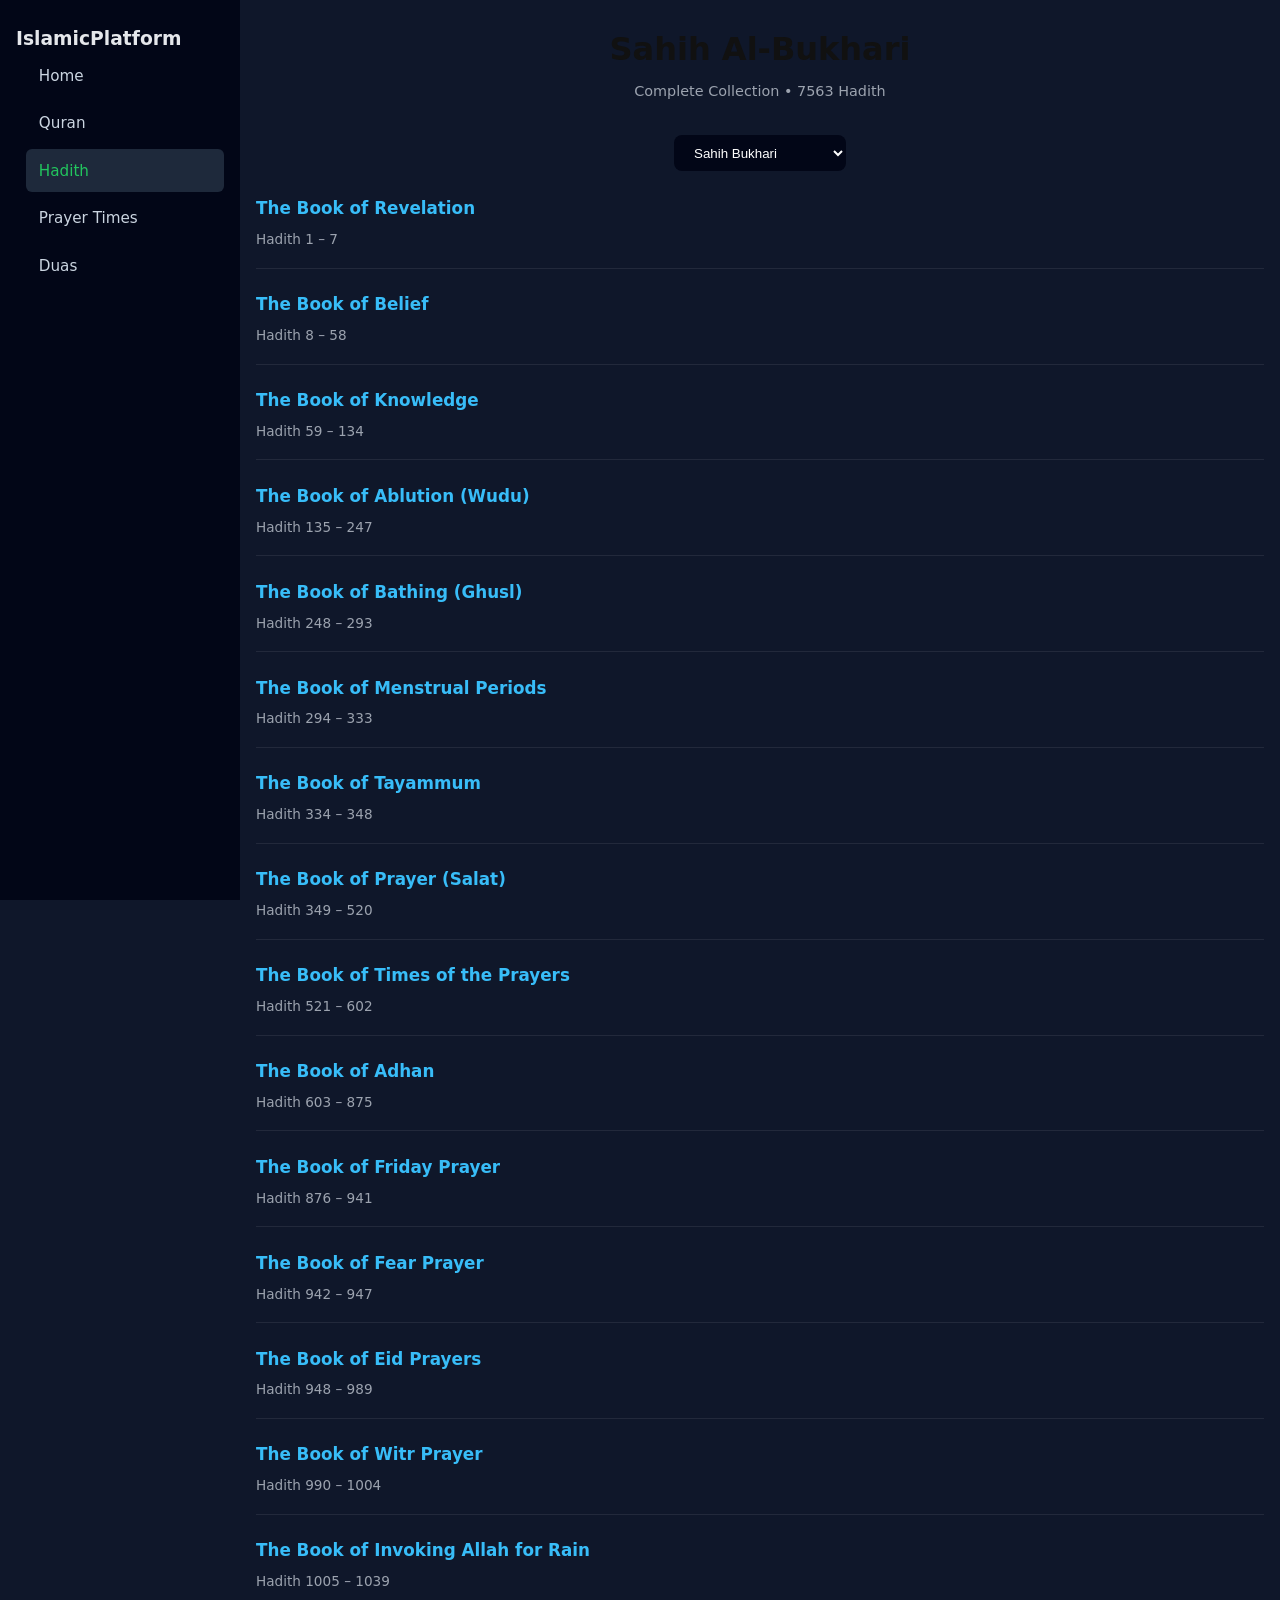
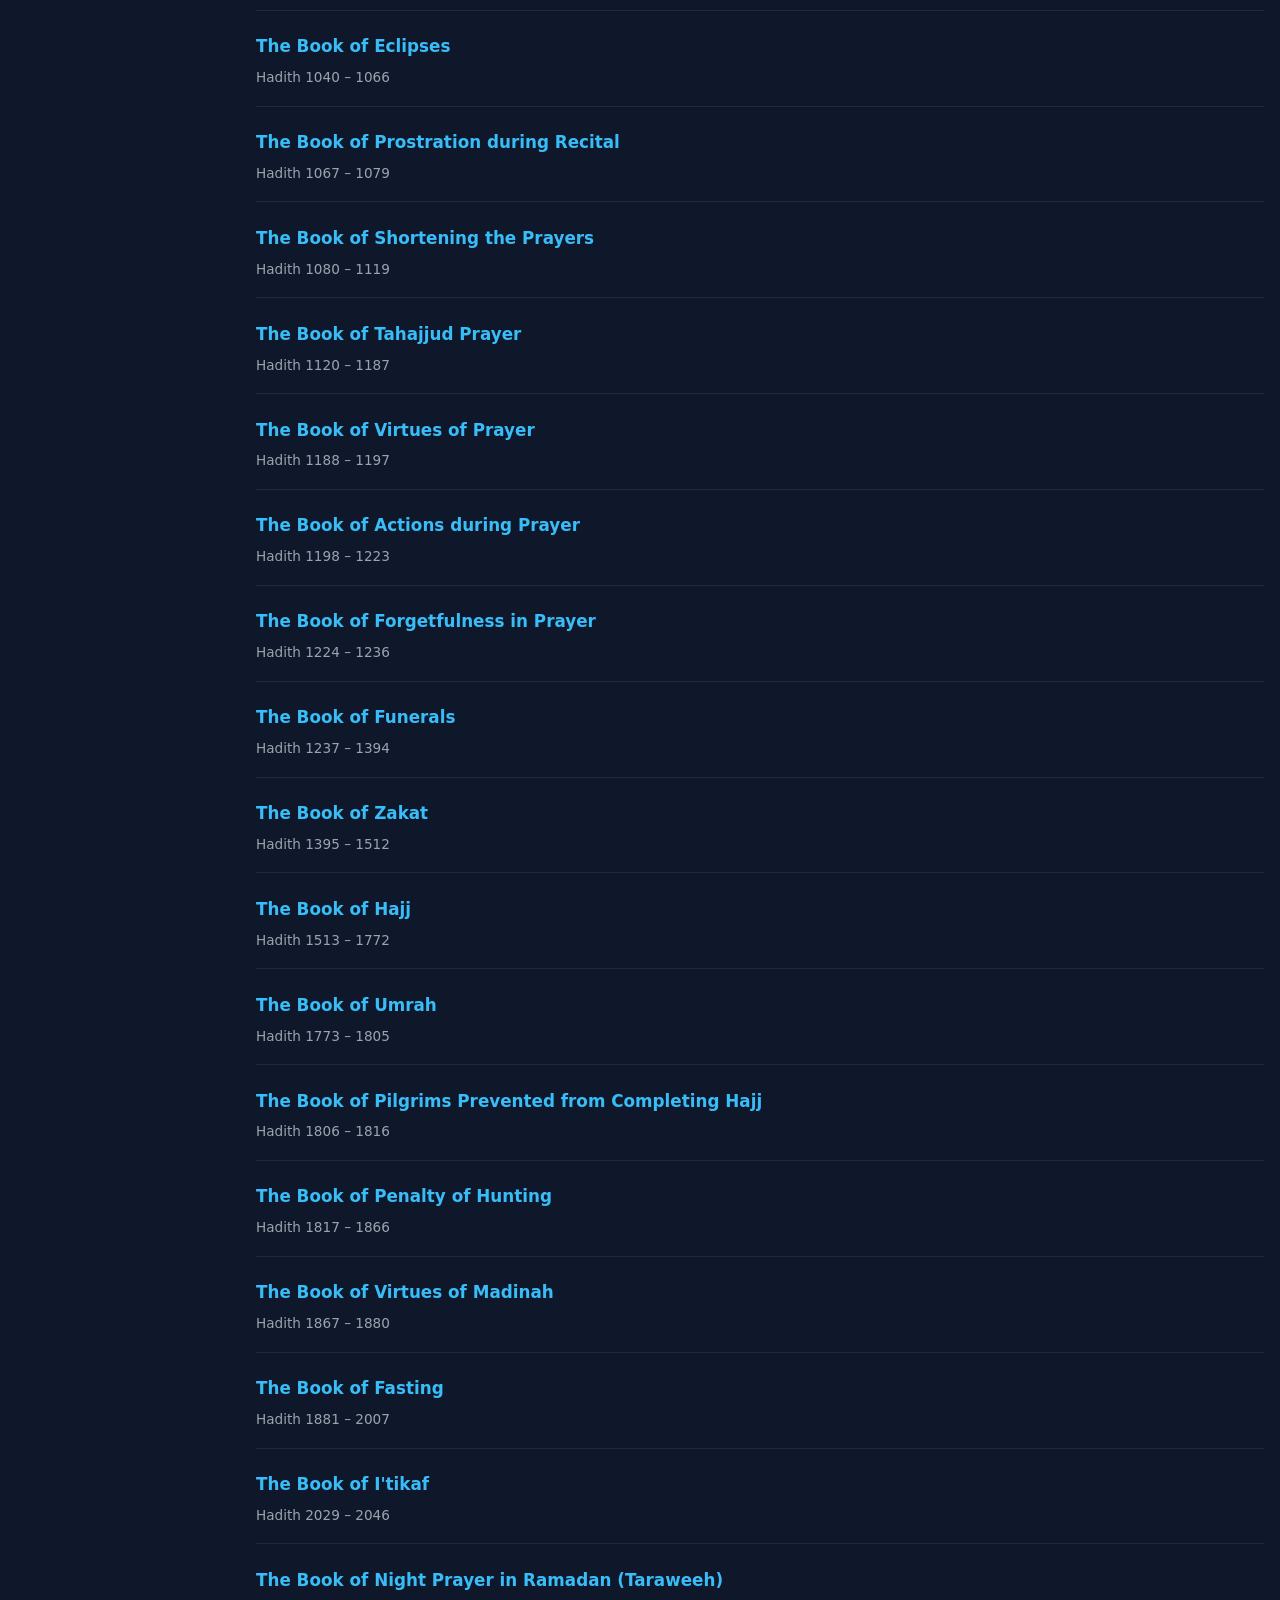
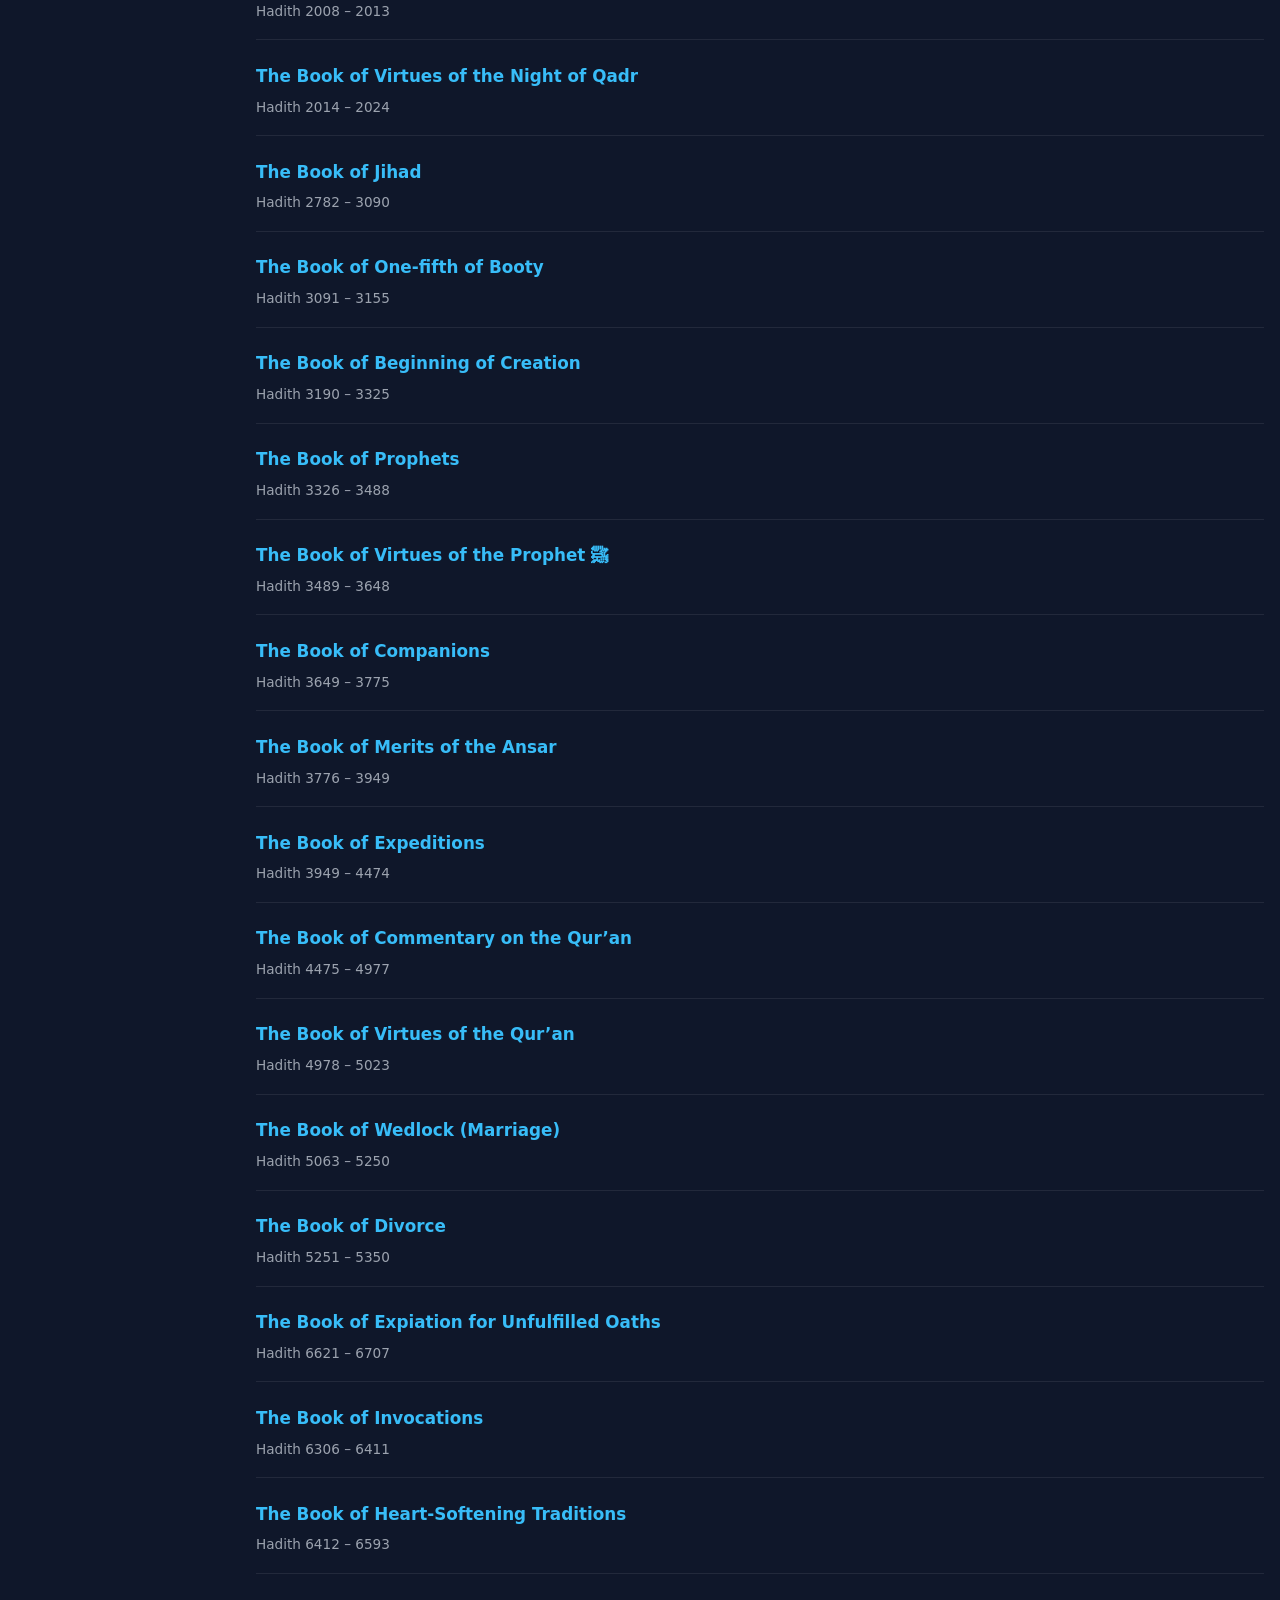
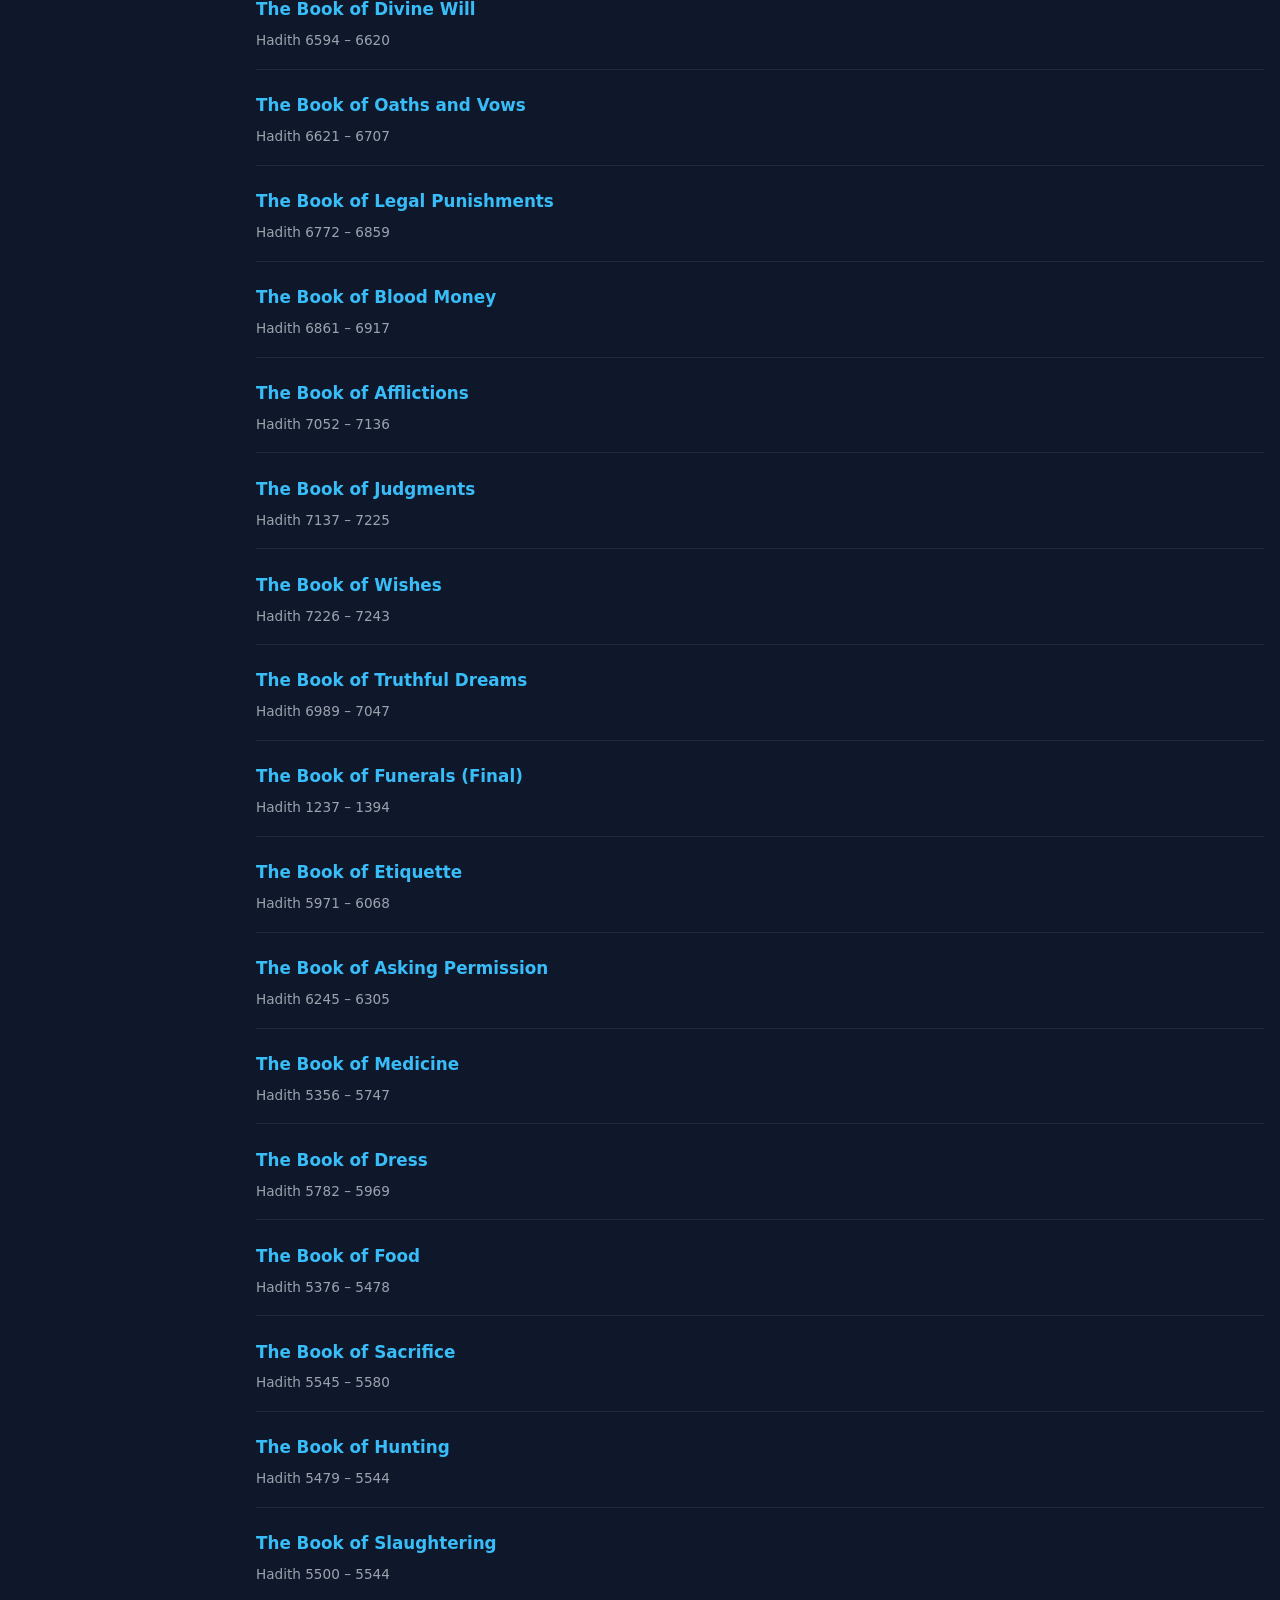
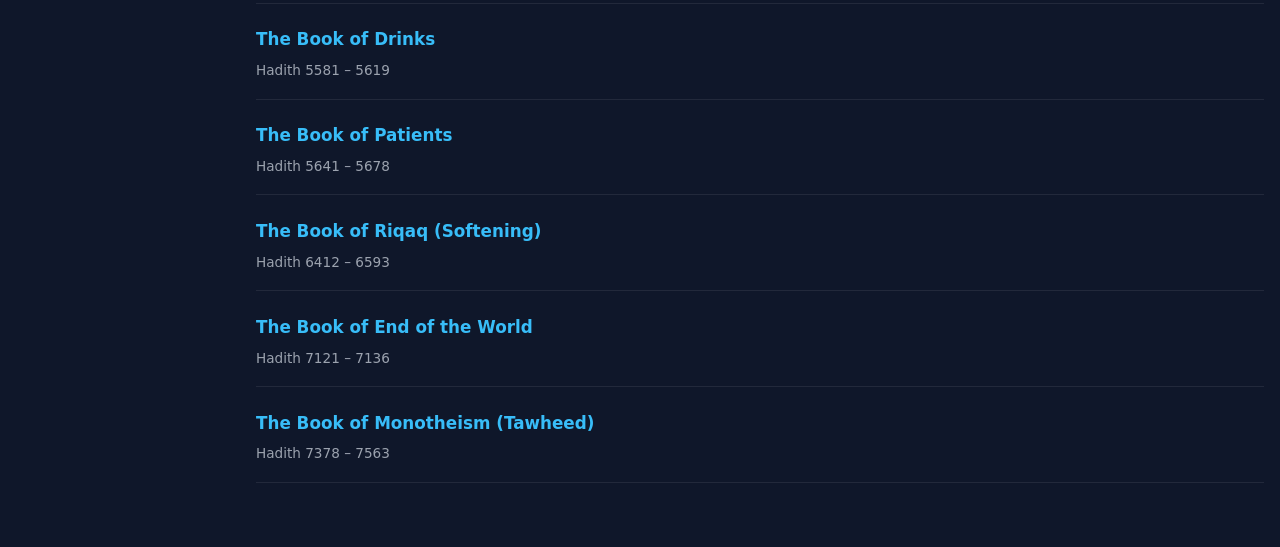
==== Hadith.html @ d33531da "Update code" ====
<!DOCTYPE html>
<html lang="en">
<head>
  <meta charset="UTF-8" />
  <meta name="viewport" content="width=device-width, initial-scale=1.0"/>
  <title>Hadith</title>
  <link rel="stylesheet" href="style.css" />
</head>
<body>

<div class="app-layout">

  <!-- SIDEBAR -->
  <aside class="sidebar" id="sidebar">
    <h3 class="sidebar-logo">IslamicPlatform</h3>
    <nav class="sidebar-nav">
      <a href="index.html">Home</a>
      <a href="quran.html">Quran</a>
      <a href="hadith.html" class="active">Hadith</a>
      <a href="#">Prayer Times</a>
      <a href="#">Duas</a>
    </nav>
  </aside>

  <!-- MOBILE HEADER -->
  <header class="mobile-header">
    <button class="menu-toggle" id="menuToggle">☰</button>
    <div class="mobile-title">Hadith</div>
  </header>

  <div class="overlay" id="overlay"></div>

  <!-- MAIN CONTENT -->
  <div class="main-content">

    <!-- PAGE HEADER -->
    <section class="page-header">
      <h1 id="bookTitle">Sahih Al-Bukhari</h1>
      <p class="hadith-meta">
        Complete Collection • 7563 Hadith
      </p>
    </section>

    <!-- BOOK SELECT -->
    <div class="hadith-filter">
      <select id="bookSelect">
        <option value="sahih-bukhari">Sahih Bukhari</option>
        <option value="sahih-muslim">Sahih Muslim</option>
        <option value="Sunan-Abu Dawood">Sunan-Abu Dawood</option>
        <option value="Sunan ibn E Majah">Sunan ibn E Majah</option>
        <option value="Jami Al Tirmizi">Jami Al Tirmizi</option>
      </select>
    </div>

   <!-- CHAPTER LIST (DEFAULT VIEW) -->
<section id="chapterView" class="chapter-list">

  <div class="chapter-item" data-chapter="1">
    <h3>The Book of Revelation</h3>
    <span>Hadith 1 – 7</span>
  </div>

  <div class="chapter-item" data-chapter="2">
    <h3>The Book of Belief</h3>
    <span>Hadith 8 – 58</span>
  </div>

  <div class="chapter-item" data-chapter="3">
    <h3>The Book of Knowledge</h3>
    <span>Hadith 59 – 134</span>
  </div>

  <div class="chapter-item" data-chapter="4">
    <h3>The Book of Ablution (Wudu)</h3>
    <span>Hadith 135 – 247</span>
  </div>

  <div class="chapter-item" data-chapter="5">
    <h3>The Book of Bathing (Ghusl)</h3>
    <span>Hadith 248 – 293</span>
  </div>

  <div class="chapter-item" data-chapter="6">
    <h3>The Book of Menstrual Periods</h3>
    <span>Hadith 294 – 333</span>
  </div>

  <div class="chapter-item" data-chapter="7">
    <h3>The Book of Tayammum</h3>
    <span>Hadith 334 – 348</span>
  </div>

  <div class="chapter-item" data-chapter="8">
    <h3>The Book of Prayer (Salat)</h3>
    <span>Hadith 349 – 520</span>
  </div>

  <div class="chapter-item" data-chapter="9">
    <h3>The Book of Times of the Prayers</h3>
    <span>Hadith 521 – 602</span>
  </div>

  <div class="chapter-item" data-chapter="10">
    <h3>The Book of Adhan</h3>
    <span>Hadith 603 – 875</span>
  </div>

  <div class="chapter-item" data-chapter="11">
    <h3>The Book of Friday Prayer</h3>
    <span>Hadith 876 – 941</span>
  </div>

  <div class="chapter-item" data-chapter="12">
    <h3>The Book of Fear Prayer</h3>
    <span>Hadith 942 – 947</span>
  </div>

  <div class="chapter-item" data-chapter="13">
    <h3>The Book of Eid Prayers</h3>
    <span>Hadith 948 – 989</span>
  </div>

  <div class="chapter-item" data-chapter="14">
    <h3>The Book of Witr Prayer</h3>
    <span>Hadith 990 – 1004</span>
  </div>

  <div class="chapter-item" data-chapter="15">
    <h3>The Book of Invoking Allah for Rain</h3>
    <span>Hadith 1005 – 1039</span>
  </div>

  <div class="chapter-item" data-chapter="16">
    <h3>The Book of Eclipses</h3>
    <span>Hadith 1040 – 1066</span>
  </div>

  <div class="chapter-item" data-chapter="17">
    <h3>The Book of Prostration during Recital</h3>
    <span>Hadith 1067 – 1079</span>
  </div>

  <div class="chapter-item" data-chapter="18">
    <h3>The Book of Shortening the Prayers</h3>
    <span>Hadith 1080 – 1119</span>
  </div>

  <div class="chapter-item" data-chapter="19">
    <h3>The Book of Tahajjud Prayer</h3>
    <span>Hadith 1120 – 1187</span>
  </div>

  <div class="chapter-item" data-chapter="20">
    <h3>The Book of Virtues of Prayer</h3>
    <span>Hadith 1188 – 1197</span>
  </div>

  <div class="chapter-item" data-chapter="21">
    <h3>The Book of Actions during Prayer</h3>
    <span>Hadith 1198 – 1223</span>
  </div>

  <div class="chapter-item" data-chapter="22">
    <h3>The Book of Forgetfulness in Prayer</h3>
    <span>Hadith 1224 – 1236</span>
  </div>

  <div class="chapter-item" data-chapter="23">
    <h3>The Book of Funerals</h3>
    <span>Hadith 1237 – 1394</span>
  </div>

  <div class="chapter-item" data-chapter="24">
    <h3>The Book of Zakat</h3>
    <span>Hadith 1395 – 1512</span>
  </div>

  <div class="chapter-item" data-chapter="25">
    <h3>The Book of Hajj</h3>
    <span>Hadith 1513 – 1772</span>
  </div>

  <div class="chapter-item" data-chapter="26">
    <h3>The Book of Umrah</h3>
    <span>Hadith 1773 – 1805</span>
  </div>

  <div class="chapter-item" data-chapter="27">
    <h3>The Book of Pilgrims Prevented from Completing Hajj</h3>
    <span>Hadith 1806 – 1816</span>
  </div>

  <div class="chapter-item" data-chapter="28">
    <h3>The Book of Penalty of Hunting</h3>
    <span>Hadith 1817 – 1866</span>
  </div>

  <div class="chapter-item" data-chapter="29">
    <h3>The Book of Virtues of Madinah</h3>
    <span>Hadith 1867 – 1880</span>
  </div>

  <div class="chapter-item" data-chapter="30">
    <h3>The Book of Fasting</h3>
    <span>Hadith 1881 – 2007</span>
  </div>

<div class="chapter-item" data-chapter="31">
  <h3>The Book of I'tikaf</h3>
  <span>Hadith 2029 – 2046</span>
</div>

<div class="chapter-item" data-chapter="32">
  <h3>The Book of Night Prayer in Ramadan (Taraweeh)</h3>
  <span>Hadith 2008 – 2013</span>
</div>

<div class="chapter-item" data-chapter="33">
  <h3>The Book of Virtues of the Night of Qadr</h3>
  <span>Hadith 2014 – 2024</span>
</div>

<div class="chapter-item" data-chapter="34">
  <h3>The Book of Jihad</h3>
  <span>Hadith 2782 – 3090</span>
</div>

<div class="chapter-item" data-chapter="35">
  <h3>The Book of One-fifth of Booty</h3>
  <span>Hadith 3091 – 3155</span>
</div>

<div class="chapter-item" data-chapter="36">
  <h3>The Book of Beginning of Creation</h3>
  <span>Hadith 3190 – 3325</span>
</div>

<div class="chapter-item" data-chapter="37">
  <h3>The Book of Prophets</h3>
  <span>Hadith 3326 – 3488</span>
</div>

<div class="chapter-item" data-chapter="38">
  <h3>The Book of Virtues of the Prophet ﷺ</h3>
  <span>Hadith 3489 – 3648</span>
</div>

<div class="chapter-item" data-chapter="39">
  <h3>The Book of Companions</h3>
  <span>Hadith 3649 – 3775</span>
</div>

<div class="chapter-item" data-chapter="40">
  <h3>The Book of Merits of the Ansar</h3>
  <span>Hadith 3776 – 3949</span>
</div>

<div class="chapter-item" data-chapter="41">
  <h3>The Book of Expeditions</h3>
  <span>Hadith 3949 – 4474</span>
</div>

<div class="chapter-item" data-chapter="42">
  <h3>The Book of Commentary on the Qur’an</h3>
  <span>Hadith 4475 – 4977</span>
</div>

<div class="chapter-item" data-chapter="43">
  <h3>The Book of Virtues of the Qur’an</h3>
  <span>Hadith 4978 – 5023</span>
</div>

<div class="chapter-item" data-chapter="44">
  <h3>The Book of Wedlock (Marriage)</h3>
  <span>Hadith 5063 – 5250</span>
</div>

<div class="chapter-item" data-chapter="45">
  <h3>The Book of Divorce</h3>
  <span>Hadith 5251 – 5350</span>
</div>

<div class="chapter-item" data-chapter="46">
  <h3>The Book of Expiation for Unfulfilled Oaths</h3>
  <span>Hadith 6621 – 6707</span>
</div>

<div class="chapter-item" data-chapter="47">
  <h3>The Book of Invocations</h3>
  <span>Hadith 6306 – 6411</span>
</div>

<div class="chapter-item" data-chapter="48">
  <h3>The Book of Heart-Softening Traditions</h3>
  <span>Hadith 6412 – 6593</span>
</div>

<div class="chapter-item" data-chapter="49">
  <h3>The Book of Divine Will</h3>
  <span>Hadith 6594 – 6620</span>
</div>

<div class="chapter-item" data-chapter="50">
  <h3>The Book of Oaths and Vows</h3>
  <span>Hadith 6621 – 6707</span>
</div>

<div class="chapter-item" data-chapter="51">
  <h3>The Book of Legal Punishments</h3>
  <span>Hadith 6772 – 6859</span>
</div>

<div class="chapter-item" data-chapter="52">
  <h3>The Book of Blood Money</h3>
  <span>Hadith 6861 – 6917</span>
</div>

<div class="chapter-item" data-chapter="53">
  <h3>The Book of Afflictions</h3>
  <span>Hadith 7052 – 7136</span>
</div>

<div class="chapter-item" data-chapter="54">
  <h3>The Book of Judgments</h3>
  <span>Hadith 7137 – 7225</span>
</div>

<div class="chapter-item" data-chapter="55">
  <h3>The Book of Wishes</h3>
  <span>Hadith 7226 – 7243</span>
</div>

<div class="chapter-item" data-chapter="56">
  <h3>The Book of Truthful Dreams</h3>
  <span>Hadith 6989 – 7047</span>
</div>

<div class="chapter-item" data-chapter="57">
  <h3>The Book of Funerals (Final)</h3>
  <span>Hadith 1237 – 1394</span>
</div>

<div class="chapter-item" data-chapter="58">
  <h3>The Book of Etiquette</h3>
  <span>Hadith 5971 – 6068</span>
</div>

<div class="chapter-item" data-chapter="59">
  <h3>The Book of Asking Permission</h3>
  <span>Hadith 6245 – 6305</span>
</div>

<div class="chapter-item" data-chapter="60">
  <h3>The Book of Medicine</h3>
  <span>Hadith 5356 – 5747</span>
</div>

<div class="chapter-item" data-chapter="61">
  <h3>The Book of Dress</h3>
  <span>Hadith 5782 – 5969</span>
</div>

<div class="chapter-item" data-chapter="62">
  <h3>The Book of Food</h3>
  <span>Hadith 5376 – 5478</span>
</div>

<div class="chapter-item" data-chapter="63">
  <h3>The Book of Sacrifice</h3>
  <span>Hadith 5545 – 5580</span>
</div>

<div class="chapter-item" data-chapter="64">
  <h3>The Book of Hunting</h3>
  <span>Hadith 5479 – 5544</span>
</div>

<div class="chapter-item" data-chapter="65">
  <h3>The Book of Slaughtering</h3>
  <span>Hadith 5500 – 5544</span>
</div>

<div class="chapter-item" data-chapter="66">
  <h3>The Book of Drinks</h3>
  <span>Hadith 5581 – 5619</span>
</div>

<div class="chapter-item" data-chapter="67">
  <h3>The Book of Patients</h3>
  <span>Hadith 5641 – 5678</span>
</div>

<div class="chapter-item" data-chapter="68">
  <h3>The Book of Riqaq (Softening)</h3>
  <span>Hadith 6412 – 6593</span>
</div>

<div class="chapter-item" data-chapter="69">
  <h3>The Book of End of the World</h3>
  <span>Hadith 7121 – 7136</span>
</div>

<div class="chapter-item" data-chapter="70">
  <h3>The Book of Monotheism (Tawheed)</h3>
  <span>Hadith 7378 – 7563</span>
</div>


</section>



    <!-- HADITH VIEW (HIDDEN INITIALLY) -->
    <section id="hadithView" style="display:none">
      <button id="backToChapters" class="back-btn">
        ← Back to Chapters
      </button>

      <div id="hadithList"></div>
    </section>

  </div>
</div>

<script src="layout.js"></script>
<script src="Hadith.js"></script>
</body>
</html>
---- style.css ----
/* =========================
   RESET & BASE
========================= */
* {
  box-sizing: border-box;
  margin: 0;
  padding: 0;
}

:root {
  --bg: #f6f6f4;
  --white: #ffffff;
  --dark: #0e1b2a;
  --text: #111111;
  --muted: #666666;
  --accent: #0a8f4e;
  --border: #e5e5e5;
}

body {
  font-family: system-ui, -apple-system, BlinkMacSystemFont, sans-serif;
  background: var(--bg);
  color: var(--text);
  line-height: 1.6;
}

a {
  text-decoration: none;
  color: inherit;
}

/* =========================
   LAYOUT HELPERS
========================= */
.container {
  max-width: 1200px;
  margin: auto;
  padding: 0 1rem;
}

/* =========================
   TOP PRAYER BAR
========================= */
.top-bar {
  background: var(--dark);
  color: #fff;
  font-size: 0.85rem;
}

.top-bar .container {
  display: flex;
  justify-content: space-between;
  align-items: center;
  padding: 0.6rem 0;
}

.top-bar .link {
  color: #cde8da;
}

/* =========================
   NAVBAR
========================= */
.navbar {
  background: var(--white);
  border-bottom: 1px solid var(--border);
}

.nav-flex {
  display: flex;
  justify-content: space-between;
  align-items: center;
  padding: 1rem 0;
}

.logo {
  font-weight: 700;
  font-size: 1.1rem;
  margin: 10px;
}

nav a {
  margin-left: 10px;
  padding: 7px;
  font-size: 0.9rem;
  color: var(--text);
}

/* =========================
   HERO
========================= */
.hero {
  background: #ecebe5;
  background-image: url("riyah.jpg");
  background-repeat: no-repeat;
  background-size: cover;
  padding: 2rem 0;
}

.hero-grid {
  display: grid;
  grid-template-columns: 1.2fr 1fr;
  gap: 2rem;
  align-items: center;
}

.hero-text h1 {
  font-size: 2.2rem;
  color: var(--border);
  margin-bottom: 1rem;
}

.hero-text p {
  font-size: 1.1rem;
  margin-bottom: 2rem;
  color: var(--bg);
}

.btn-primary {
  background: var(--accent);
  color: #fff;
  padding: 0.75rem 1.5rem;
  border-radius: 6px;
  font-size: 0.9rem;
  display: inline-block;
}



/* =========================
   ACADEMY SECTION
========================= */
.academy {
  background: var(--dark);
  color: #fff;
  padding: 2.5rem 0;
}

.academy-grid {
  display: grid;
  grid-template-columns: 1fr 1fr;
  gap: 3rem;
  align-items: center;
}

.academy h2 {
  font-size: 2rem;
  margin-bottom: 1rem;
}

.academy p {
  color: #d0d0d0;
  margin-bottom: 1rem;
}

.academy .link {
  color: #a8e5c5;
}

/* =========================
   AUDIO PLAYER
========================= */
.audio-player {
  background: #ffffff;
  color: #111;
  border-radius: 50px;
  padding: 0.7rem 1rem;
  display: flex;
  align-items: center;
  gap: 1rem;
  max-width: 520px;
}

.audio-player button {
  width: 42px;
  height: 42px;
  border-radius: 50%;
  border: none;
  background: var(--accent);
  color: #fff;
  cursor: pointer;
  font-size: 1rem;
}

.audio-info {
  flex: 1;
}

.audio-info span {
  display: block;
  font-size: 0.85rem;
  margin-bottom: 0.3rem;
}

.progress-bar {
  background: #ddd;
  height: 4px;
  border-radius: 10px;
  overflow: hidden;
}

.progress {
  height: 100%;
  width: 0%;
  background: var(--accent);
}

#time {
  font-size: 0.75rem;
  color: #444;
}

/* =========================
   FEATURES
========================= */
.features {
  padding: 4.5rem 0;
}

.feature-grid {
  display: grid;
  grid-template-columns: 1fr 1fr;
  gap: 2rem;
}

.feature {
  padding: 3rem;
  border-radius: 12px;
}

.feature.light {
  background: var(--white);
}

.feature.dark {
  background: var(--dark);
  color: #fff;
}

/* =========================
   INFO SECTION
========================= */
.info-section {
  padding: 4.5rem 0;
}

.info-grid {
  display: grid;
  grid-template-columns: 1fr 1fr;
  gap: 2rem;
}

.info-box {
  background: var(--white);
  padding: 2rem;
  border-radius: 12px;
}

.info-box h3 {
  margin-bottom: 1rem;
}

.info-box ul {
  list-style: none;
  margin-bottom: 1.5rem;
}

.info-box li {
  margin-bottom: 0.6rem;
  color: var(--muted);
}

.btn-secondary {
  background: #111;
  color: #fff;
  padding: 0.6rem 1.2rem;
  border-radius: 6px;
  font-size: 0.85rem;
  display: inline-block;
}

/* =========================
   PRAYER TIMES
========================= */
.prayer-section {
  background: #fafafa;
  padding: 5rem 1rem;
}

.prayer-container {
  max-width: 1200px;
  margin: auto;
  text-align: center;
}

.section-tag {
  font-size: 0.75rem;
  letter-spacing: 0.12em;
  color: var(--accent);
  text-transform: uppercase;
}

.section-title {
  font-size: 2.3rem;
  margin: 0.6rem 0;
}

.divider {
  width: 60px;
  height: 3px;
  background: var(--accent);
  margin: 1.5rem auto 3rem;
}

.prayer-grid {
  display: grid;
  grid-template-columns: repeat(6, 1fr);
  gap: 1.2rem;
}

.prayer-box {
  background: #fff;
  padding: 1.8rem 1rem;
  border-radius: 8px;
  border: 1px solid var(--border);
}

.prayer-box h3 {
  font-size: 1rem;
  margin-bottom: 0.6rem;
  letter-spacing: 0.08em;
}

.prayer-box p {
  font-size: 0.85rem;
  color: var(--muted);
}

.prayer-box.jummah {
  background: var(--accent);
  color: #fff;
  border: none;
}

.prayer-box.jummah p,
.prayer-box.jummah h3 {
  color: #fff;
}

/* =========================
   FOOTER
========================= */
.footer {
  background: var(--dark);
  color: #fff;
  padding: 4rem 0;
}

.footer-grid {
  display: grid;
  grid-template-columns: repeat(3, 1fr);
  gap: 2rem;
}

.footer h4 {
  margin-bottom: 0.8rem;
}

.footer a {
  display: block;
  color: #ccc;
  font-size: 0.85rem;
  margin-bottom: 0.4rem;
}

/* =========================
   RESPONSIVE
========================= */
@media (max-width: 900px) {
  .hero-grid,
  .academy-grid,
  .feature-grid,
  .info-grid {
    grid-template-columns: 1fr;
  }



  .prayer-grid {
    grid-template-columns: repeat(3, 1fr);
  }
}

@media (max-width: 600px) {
  .prayer-grid {
    grid-template-columns: 1fr;
  }

  .hero-text h1 {
    font-size: 2.2rem;
  }
}



/* =========================
   QURAN LIST PAGE
========================= */

.quran-page-header {
  background: #f2f2ee;
  padding: 2.5rem 0;
  text-align: center;
}

.quran-page-header h1 {
  font-size: 2.4rem;
  margin-bottom: 0.4rem;
}

.quran-page-header p {
  color: #666;
}

/* Grid */
.quran-grid {
  display: grid;
  grid-template-columns: repeat(auto-fill, minmax(260px, 1fr));
  gap: 1.2rem;
  padding: 3rem 0;
}


/* ===== MOBILE: 3 SURAH CARDS PER ROW ===== */
@media (max-width: 768px) {
  .quran-grid {
    grid-template-columns: repeat(2, 1fr);
    gap: 0.5rem;
    padding: 1.2rem ;
  }

  .surah-card {
    padding: 0.3rem;
    border-radius: 10px;
  }

  .surah-name {
    font-size: 0.95rem;
  }

  .arabic {
    font-size: 1rem;
  }

  .meta,
  .count {
    font-size: 0.75rem;
  }
}


/* Card */
.surah-card {
  background: #0a8f4e;
  border: 1px solid #e6e6e6;
  border-radius: 10px;
  color: #fff;
  padding: 1.2rem;
  display: flex;
  justify-content: space-between;
  align-items: center;
  transition: 0.25s ease;
}

.surah-card:hover {
  background: #fff;
  color: #0f0f0f;
  cursor: pointer;
}

.surah-card:hover .meta,
.surah-card:hover .arabic,
.surah-card:hover .count {
  color: #0f0f0f;
}

/* Left */
.surah-info {
  gap: 0.6rem;
}

.surah-number {
  font-weight: 600;
  opacity: 0.7;
}

.surah-name {
  font-weight: 600;
}

.meta {
  font-size: 0.8rem;
  color: #040404;
}

/* Right */
.surah-right {
  font-size: 0.85rem;
}

.arabic {
  font-size: 1.2rem;
  font-family: "Scheherazade New", serif;
}

.count {
  font-size: 0.75rem;
  color: #666;
}

/* Play */
.play-btn {
  background: none;
  border: none;
  font-size: 1.1rem;
  cursor: pointer;
  color: inherit;
}



/* =========================
   APP LAYOUT (QURAN LIST)
========================= */

.app-layout {
  display: flex;
  min-height: 100vh;  
  background: #0f172a;
}


/* =========================
   SIDEBAR DESKTOP
========================= */

.sidebar {
  width: 240px;
  background: #020617;
  color: #e5e7eb;
  padding: 1.5rem 1rem;

  position: fixed;   
  top: 0;
  left: 0;
  height: 100vh;

  overflow-y: auto;     /* sidebar scrolls ONLY if menu is long */
  z-index: 1000;
}


/* =========================
   MAIN CONTENT
========================= */

.main-content {
  flex: 1;
  margin-left: 240px;
  padding: 1.5rem 1rem 4rem;
}

/* =========================
   MOBILE HEADER
========================= */

.mobile-header {
  display: none;
  position: fixed;
  top: 0;
  left: 0;
  right: 0;
  height: 56px;
  background: #020617;
  color: #fff;
  align-items: center;
  gap: 1rem;
  padding: 0 1rem;
  z-index: 1200;
}

.mobile-title {
  font-size: 1rem;
  font-weight: 600;
}

/* =========================
   HAMBURGER
========================= */

.menu-toggle {
  display: none;
  background: #2e7d32;
  color: #fff;
  border: none;
  font-size: 1.4rem;
  padding: 0.4rem 0.7rem;
  border-radius: 6px;
  cursor: pointer;
}

/* =========================
   OVERLAY
========================= */

.overlay {
  display: none;
  position: fixed;
  inset: 0;
  background: rgba(0,0,0,0.45);
  z-index: 900;
}

/* =========================
   MOBILE MODE
========================= */

@media (max-width: 768px) {

  @media (max-width: 768px) {

  .sidebar {
    position: fixed;
    transform: translateX(-100%);
    transition: transform 0.3s ease;
  }

  .sidebar.open {
    transform: translateX(0);
  }

  .main-content {
    margin-left: 0;     
    padding-top: 56px;
  }
}


  .mobile-header {
    display: flex;
  }

  .menu-toggle {
    display: block;
  }

  .overlay.show {
    display: block;
  }

  .main-content {
    padding-top: 56px;
  }
}


.sidebar-nav a {
  display: block;
  padding: 0.6rem 0.8rem;
  color: #cbd5e1;   
  text-decoration: none;
  font-size: 0.95rem;
  border-radius: 6px;
  margin-bottom: 0.25rem;
}

.sidebar-nav a:hover {
  background: #1e293b;
}

.sidebar-nav a.active {
  background: #1e293b;
  color: #22c55e;
  font-weight: 500;
}



/* =====================
   QURAN READER LAYOUT
===================== */

.quran-reader {
  max-width: 900px;
  margin: 0 auto;   /* CENTER CONTENT */
  width: 100%;
}


#surahTitle {
  text-align: center;
  margin-bottom: 2rem;
}

#surahTitle small {
  display: block;
  margin-top: .5rem;
  color: #777;
}

/* =====================
   AYAH BLOCK
===================== */

.ayah {
  display: flex;
  gap: 1.2rem;
  background: #faf7f2;
  margin-bottom: 1.8rem;
  padding: 2rem 2.5rem;
  border-radius: 10px;
  transition: background .3s ease, box-shadow .3s ease;
}

.ayah.playing {
  background: #f1f8f4;
  border-left: 4px solid #2e7d32;
  box-shadow: 0 6px 20px rgba(0,0,0,0.05);
}

/* =====================
   LEFT SIDE (PLAY + NUMBER)
===================== */

.ayah-left {
  display: flex;
  flex-direction: column;
  align-items: center;
  min-width: 55px;
}

.ayah-play {
  background: #2e7d32;
  color: white;
  border: none;
  width: 36px;
  height: 36px;
  border-radius: 50%;
  cursor: pointer;
  font-size: 14px;
}

.ayah-number {
  font-size: 0.8rem;
  color: #777;
  margin-top: 6px;
}

/* =====================
   AYAH CONTENT
===================== */

.ayah-content {
  flex: 1;
}

/* =====================
   ARABIC TEXT
===================== */

.ayah-ar {
  font-size: 2rem;
  line-height: 2.8rem;
  direction: rtl;
  text-align: right;
  font-family: "Scheherazade New", "Amiri", serif;
  margin-bottom: 0.8rem;
}

/* =====================
   TRANSLATION
===================== */

.ayah-en {
  font-size: 0.95rem;
  color: #555;
  line-height: 1.6;
}

/* =====================
   RESPONSIVE
===================== */

@media (max-width: 600px) {
  .ayah {
    padding: 1.5rem;
  }

  .ayah-ar {
    font-size: 1.6rem;
    line-height: 2.2rem;
  }

  .ayah-left {
    min-width: 45px;
  }
}




/* =========================
   SURAH SEARCH BAR
========================= */

.surah-search {
  margin: 1.rem auto 0;
}

.surah-search input {
  width:80%;
  padding: 0.6rem 1rem;
  border-radius: 10px;
  border: 1px solid var(--border);
  font-size: 0.95rem;
  outline: none;
  background: #ffffff;
  transition: border 0.2s ease, box-shadow 0.2s ease;
}

.surah-search input:focus {
  border-color: var(--accent);
  box-shadow: 0 0 0 3px rgba(10, 143, 78, 0.15);
}



/* =========================
   HADITH PAGE
========================= */

.page-header {
  text-align: center;
  margin-bottom: 2rem;
}

.page-header h1 {
  font-size: 2rem;
  margin-bottom: 0.3rem;
}

.page-header p {
  color: #9ca3af;
}

/* Filter */
.hadith-filter {
  display: flex;
  justify-content: center;
  margin-bottom: 1.5rem;
}

.hadith-filter select {
  padding: 0.6rem 1rem;
  border-radius: 8px;
  border: none;
  background: #020617;
  color: #fff;
}

/* Hadith list */
.hadith-list {
  max-width: 900px;
  margin: 0 auto;
}

/* Hadith card */
.hadith-card {
  background: #faf7f2;
  border-radius: 12px;
  padding: 1.5rem;
  margin-bottom: 1.4rem;
}

.hadith-ar {
  font-family: "Scheherazade New", serif;
  font-size: 1.7rem;
  direction: rtl;
  text-align: right;
  margin-bottom: 0.8rem;
}

.hadith-en {
  font-size: 0.95rem;
  color: #555;
}

.hadith-ref {
  margin-top: 0.8rem;
  font-size: 0.75rem;
  color: #777;
}




/* HADITH BOOK PAGE */

.hadith-book {
  max-width: 900px;
  margin: auto;
  padding: 2rem 1rem 4rem;
}

.hadith-book h1 {
  font-size: 2rem;
  margin-bottom: 0.3rem;
}

.hadith-meta {
  color: #94a3b8;
  font-size: 0.9rem;
  margin-bottom: 2rem;
}

/* CHAPTER LIST */

.chapter-list {
  display: flex;
  flex-direction: column;
  gap: 1.4rem;
}

.chapter-item {
  text-decoration: none;
  border-bottom: 1px solid rgba(255,255,255,0.08);
  padding-bottom: 1rem;
}

.chapter-item h3 {
  color: #38bdf8;
  font-size: 1.05rem;
  margin-bottom: 0.25rem;
}

.chapter-item span {
  color: #9ca3af;
  font-size: 0.85rem;
}

.chapter-item:hover h3 {
  text-decoration: underline;
}
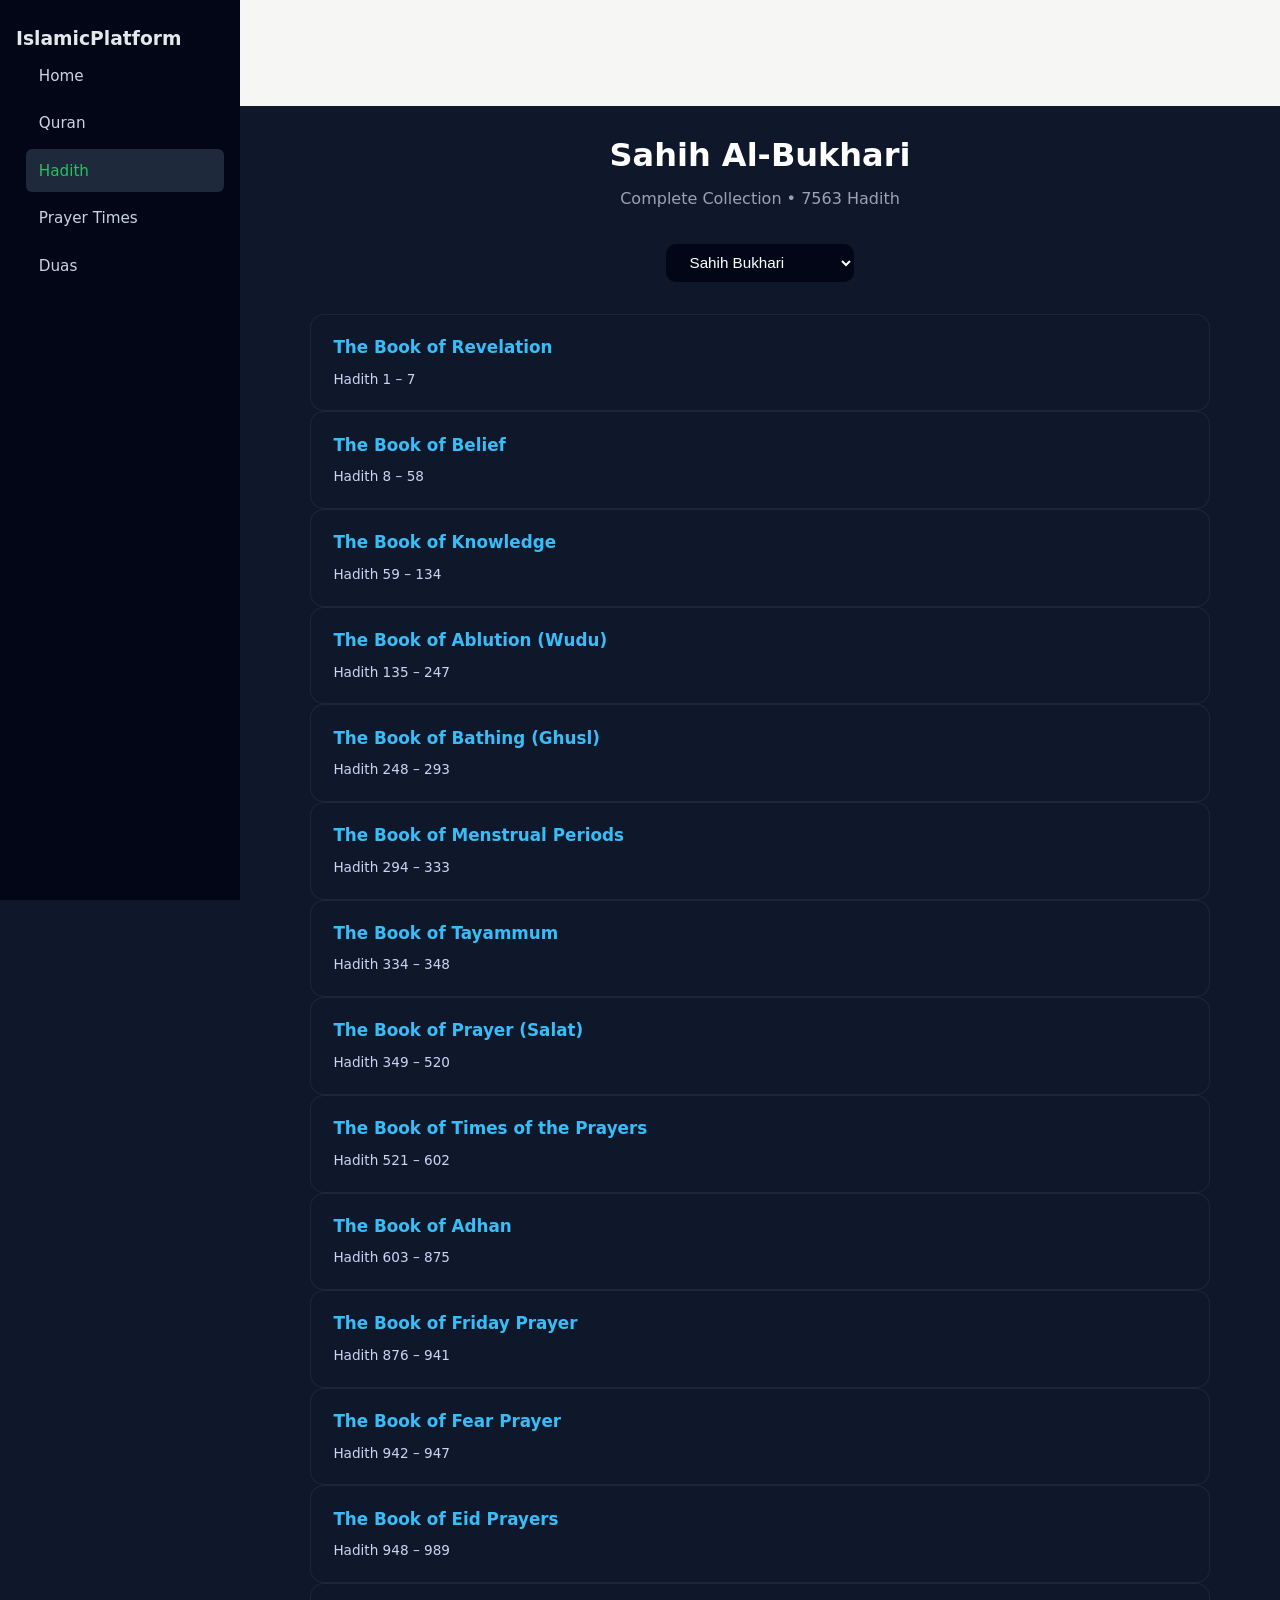
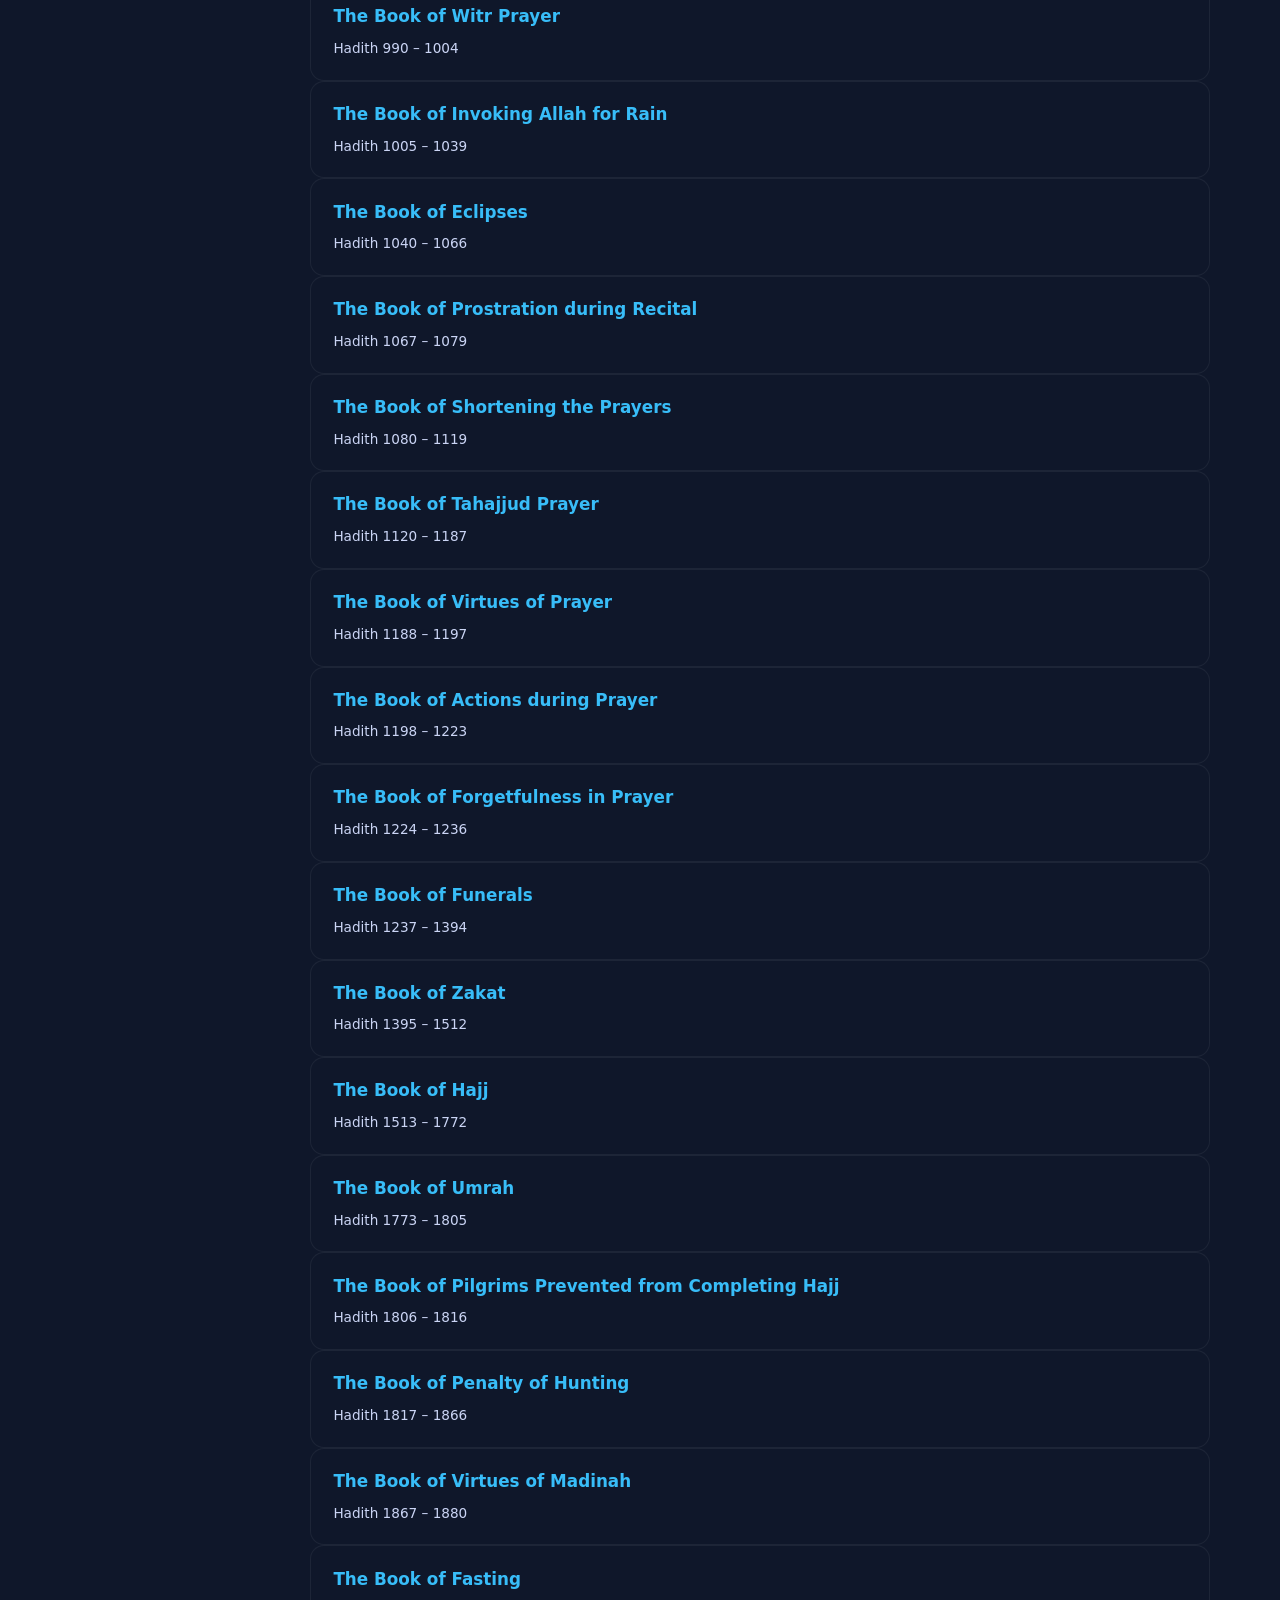
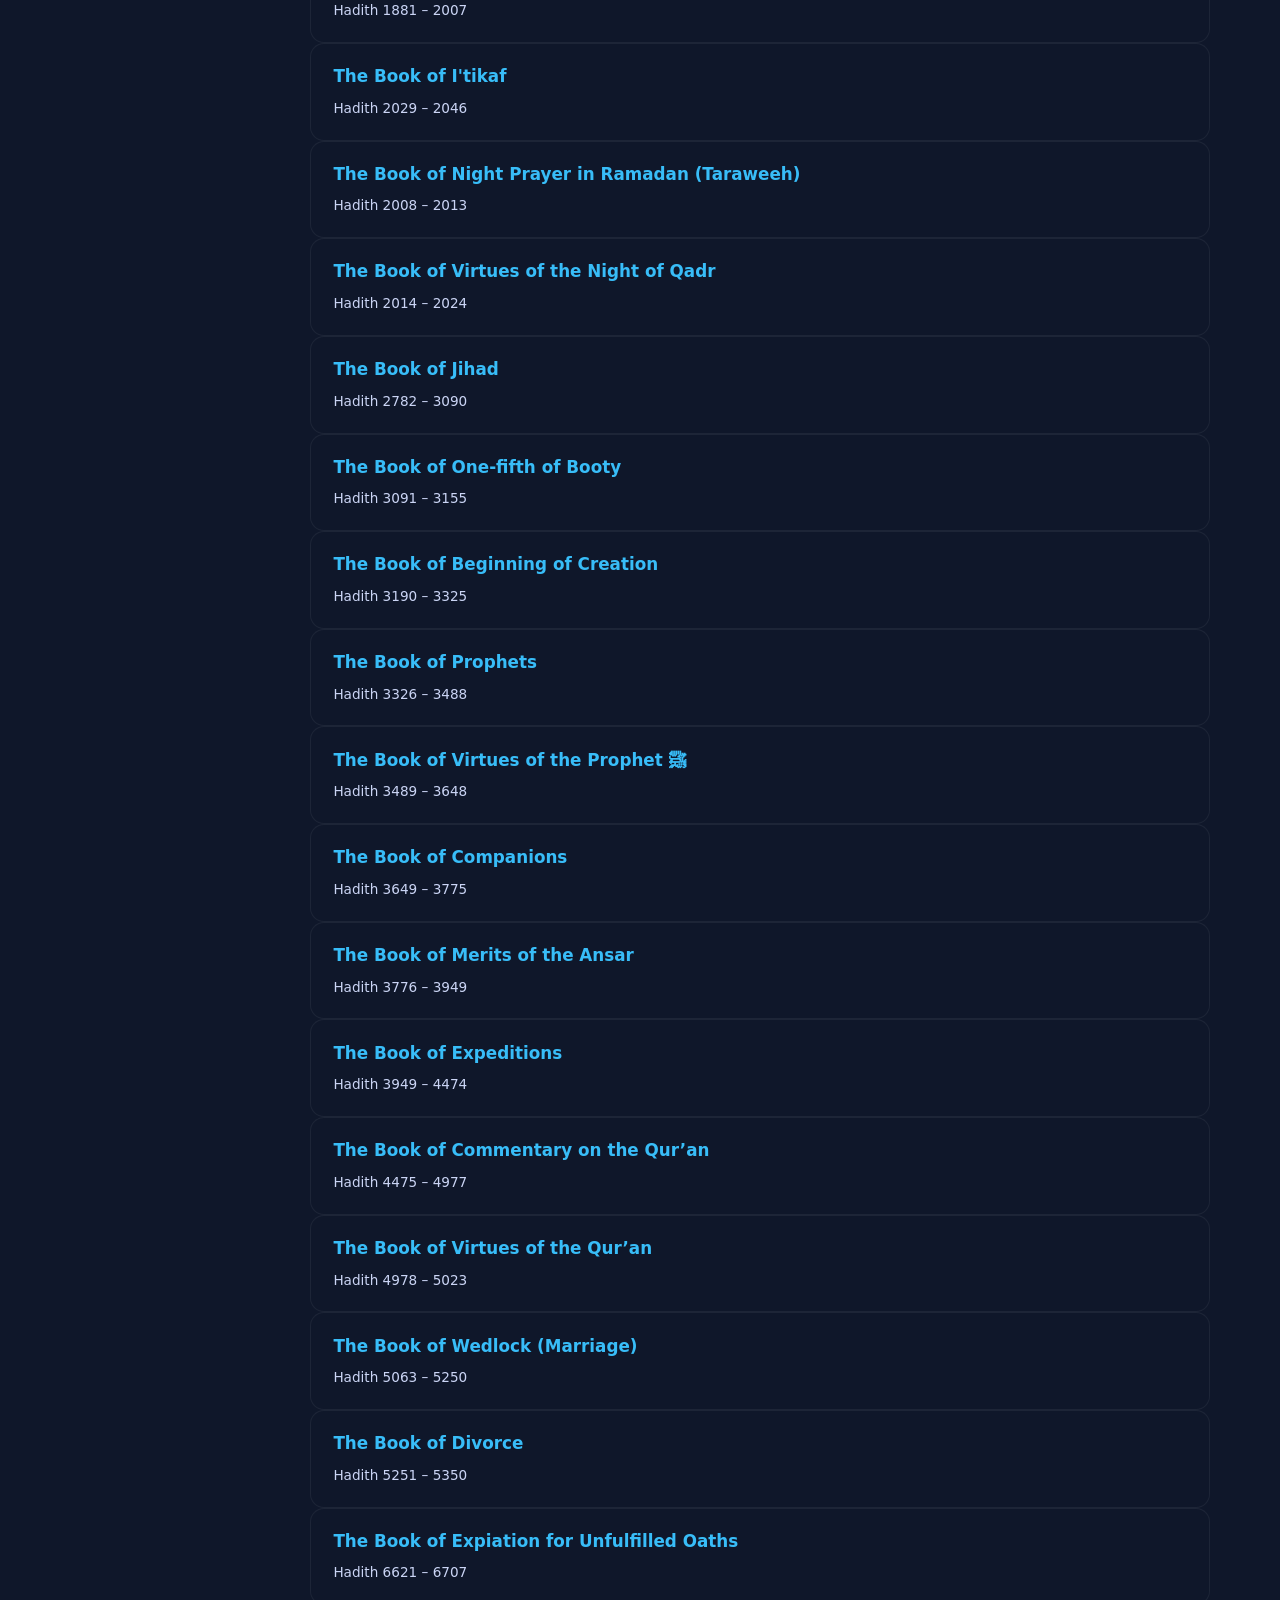
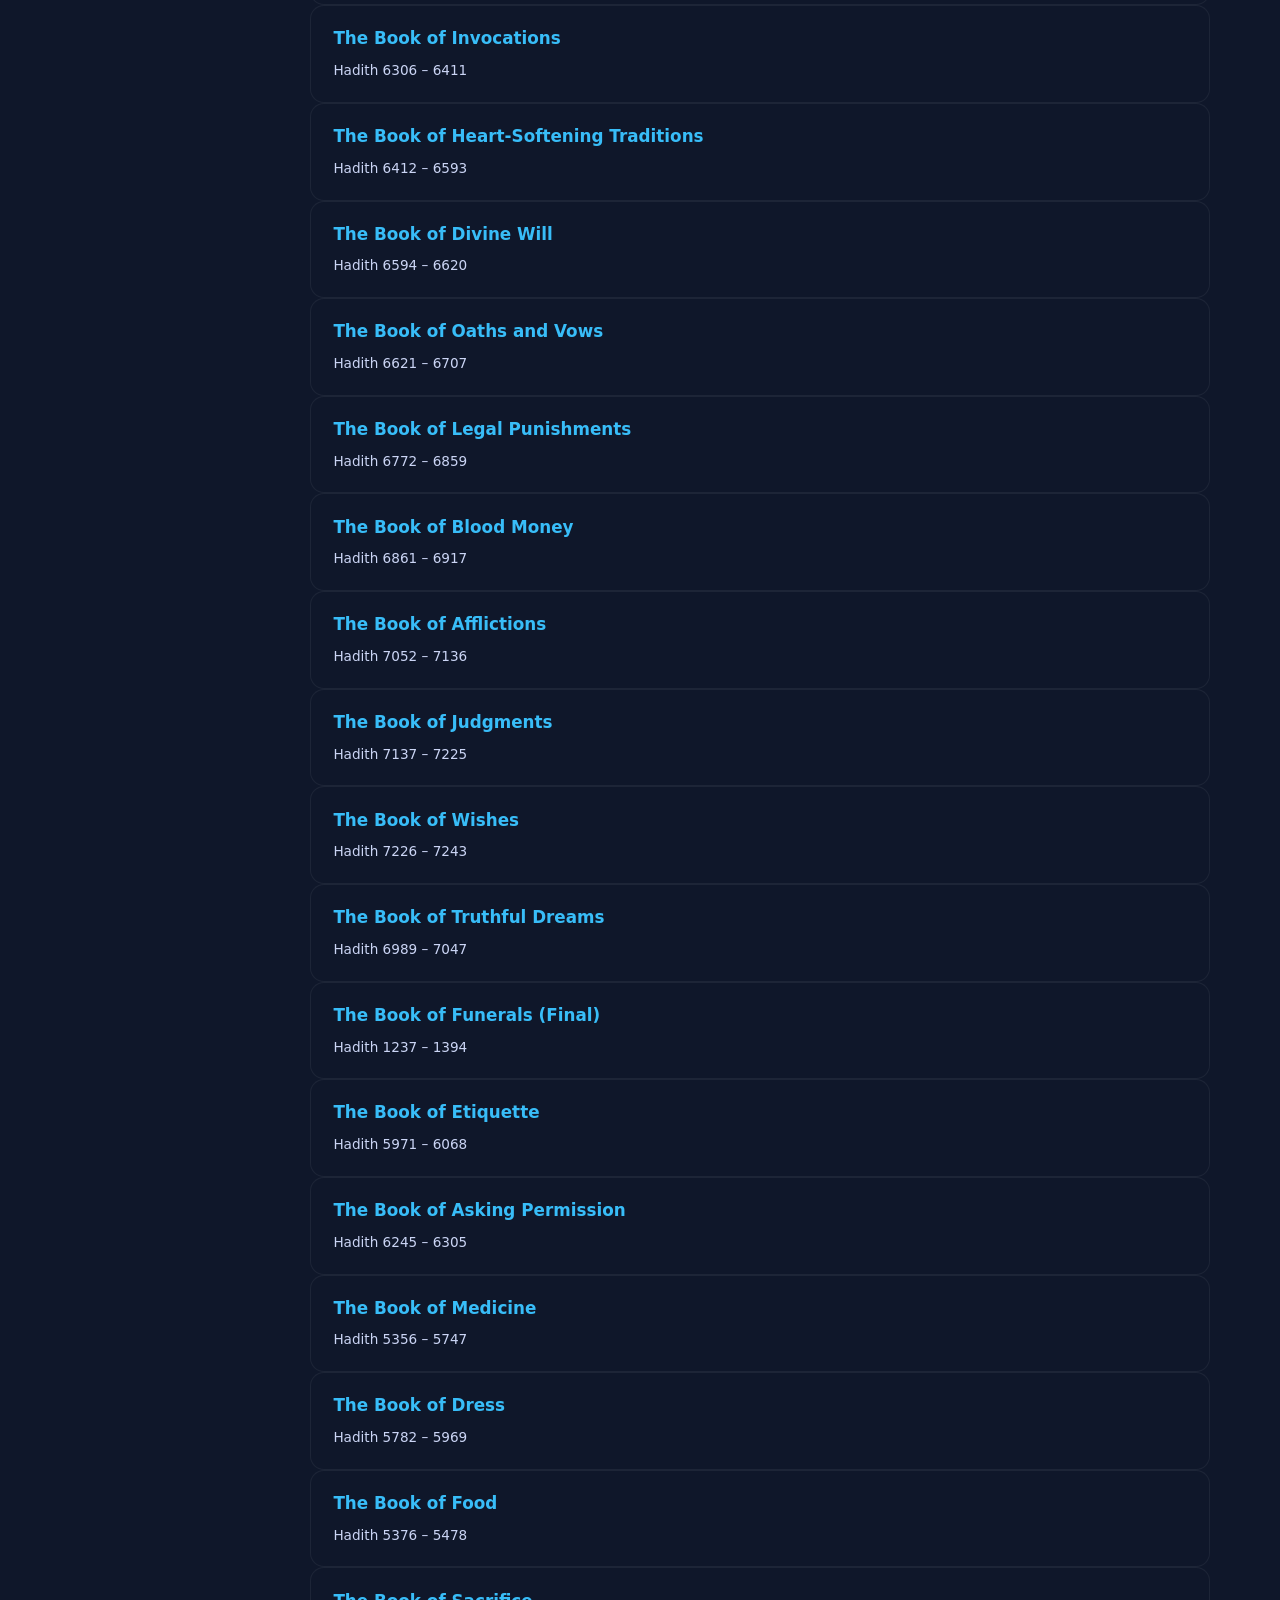
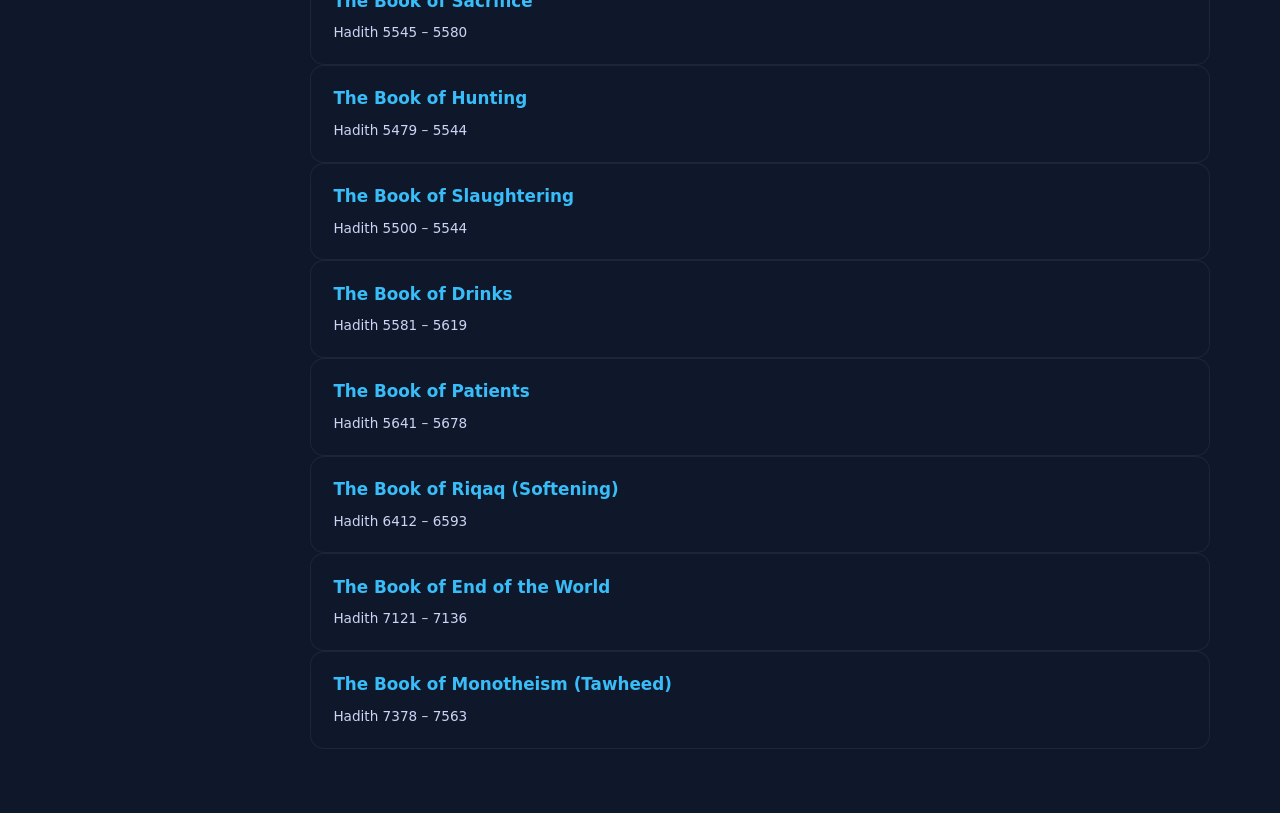
==== commit 64e35856: "add feature" ====
--- a/Hadith.html
+++ b/Hadith.html
@@ -26,6 +26,14 @@
   <header class="mobile-header">
     <button class="menu-toggle" id="menuToggle">☰</button>
     <div class="mobile-title">Hadith</div>
+    <!-- CHAPTER SEARCH -->
+<div class="chapter-search">
+  <input
+    type="text"
+    id="chapterSearch"
+    placeholder="Search chapter"
+  />
+</div>
   </header>
 
   <div class="overlay" id="overlay"></div>
@@ -46,16 +54,21 @@
       <select id="bookSelect">
         <option value="sahih-bukhari">Sahih Bukhari</option>
         <option value="sahih-muslim">Sahih Muslim</option>
-        <option value="Sunan-Abu Dawood">Sunan-Abu Dawood</option>
+        <option value="sunan-abi-dawud">Sunan Abi Dawud</option>
         <option value="Sunan ibn E Majah">Sunan ibn E Majah</option>
         <option value="Jami Al Tirmizi">Jami Al Tirmizi</option>
       </select>
     </div>
 
-   <!-- CHAPTER LIST (DEFAULT VIEW) -->
+
+
+ <!-- CHAPTER LIST -->
 <section id="chapterView" class="chapter-list">
 
-  <div class="chapter-item" data-chapter="1">
+  <!-- SAHIH BUKHARI -->
+  <div class="book-chapters" data-book="sahih-bukhari">
+
+     <div class="chapter-item" data-chapter="1">
     <h3>The Book of Revelation</h3>
     <span>Hadith 1 – 7</span>
   </div>
@@ -405,9 +418,307 @@
   <span>Hadith 7378 – 7563</span>
 </div>
 
+    
+  </div>
+
+  <!-- SAHIH MUSLIM -->
+  <div class="book-chapters" data-book="sahih-muslim" style="display:none">
+
+
+    <div class="chapter-item" data-chapter="1">
+      <h3>Introduction</h3>
+      <span>Hadith 1 – 25</span>
+    </div>
+
+    <div class="chapter-item" data-chapter="2">
+      <h3>The Book of Faith</h3>
+      <span>Hadith 26 – 188</span>
+    </div>
+
+    <div class="chapter-item" data-chapter="3">
+      <h3>The Book of Purification</h3>
+      <span>Hadith 189 – 535</span>
+    </div>
+
+    <div class="chapter-item" data-chapter="4">
+      <h3>The Book of Prayer</h3>
+      <span>Hadith 536 – 1187</span>
+    </div>
+
+    <div class="chapter-item" data-chapter="5">
+      <h3>The Book of Zakat</h3>
+      <span>Hadith 1188 – 1782</span>
+    </div>
+
+    <div class="chapter-item" data-chapter="6">
+      <h3>The Book of Fasting</h3>
+      <span>Hadith 1783 – 1934</span>
+    </div>
+
+    <div class="chapter-item" data-chapter="7">
+      <h3>The Book of Hajj</h3>
+      <span>Hadith 1935 – 2158</span>
+    </div>
+
+    <div class="chapter-item" data-chapter="8">
+      <h3>The Book of Marriage</h3>
+      <span>Hadith 2159 – 2550</span>
+    </div>
+
+    <div class="chapter-item" data-chapter="9">
+      <h3>The Book of Divorce</h3>
+      <span>Hadith 2551 – 2920</span>
+    </div>
+
+    <div class="chapter-item" data-chapter="10">
+      <h3>The Book of Jihad</h3>
+      <span>Hadith 2921 – 3354</span>
+    </div>
+
+    <div class="chapter-item" data-chapter="11">
+      <h3>The Book of Virtues</h3>
+      <span>Hadith 3355 – 3644</span>
+    </div>
+
+    <div class="chapter-item" data-chapter="12">
+      <h3>The Book of Paradise</h3>
+      <span>Hadith 3645 – 3890</span>
+    </div>
+
+    <div class="chapter-item" data-chapter="13">
+      <h3>The Book of Tribulations</h3>
+      <span>Hadith 3891 – 4218</span>
+    </div>
+
+    <div class="chapter-item" data-chapter="14">
+      <h3>The Book of Ethics</h3>
+      <span>Hadith 4219 – 7561</span>
+    </div>
+
+  </div>
+
+
+<!-- SUNAN ABI DAWUD CHAPTERS -->
+<div class="book-chapters" data-book="sunan-abi-dawud" style="display:none">
+
+  <div class="chapter-item" data-chapter="1">
+    <h3>Purification (Taharah)</h3>
+    <span>Book 1</span>
+  </div>
+
+  <div class="chapter-item" data-chapter="2">
+    <h3>Prayer (Salat)</h3>
+    <span>Book 2</span>
+  </div>
+
+  <div class="chapter-item" data-chapter="3">
+    <h3>Prayer Travel</h3>
+    <span>Book 3</span>
+  </div>
+
+  <div class="chapter-item" data-chapter="4">
+    <h3>Prayer Rain</h3>
+    <span>Book 4</span>
+  </div>
+
+  <div class="chapter-item" data-chapter="5">
+    <h3>Zakat</h3>
+    <span>Book 5</span>
+  </div>
+
+  <div class="chapter-item" data-chapter="6">
+    <h3>Lost and Found</h3>
+    <span>Book 6</span>
+  </div>
+
+  <div class="chapter-item" data-chapter="7">
+    <h3>Rituals of Hajj</h3>
+    <span>Book 7</span>
+  </div>
+
+  <div class="chapter-item" data-chapter="8">
+    <h3>Marriage</h3>
+    <span>Book 8</span>
+  </div>
+
+  <div class="chapter-item" data-chapter="9">
+    <h3>Divorce</h3>
+    <span>Book 9</span>
+  </div>
+
+  <div class="chapter-item" data-chapter="10">
+    <h3>Fasting</h3>
+    <span>Book 10</span>
+  </div>
+
+  <div class="chapter-item" data-chapter="11">
+    <h3>Jihad</h3>
+    <span>Book 11</span>
+  </div>
+
+  <div class="chapter-item" data-chapter="12">
+    <h3>Sacrifice</h3>
+    <span>Book 12</span>
+  </div>
+
+  <div class="chapter-item" data-chapter="13">
+    <h3>Hunting</h3>
+    <span>Book 13</span>
+  </div>
+
+  <div class="chapter-item" data-chapter="14">
+    <h3>Wills</h3>
+    <span>Book 14</span>
+  </div>
+
+  <div class="chapter-item" data-chapter="15">
+    <h3>Inheritance</h3>
+    <span>Book 15</span>
+  </div>
+
+  <div class="chapter-item" data-chapter="16">
+    <h3>Oaths & Vows</h3>
+    <span>Book 16</span>
+  </div>
+
+  <div class="chapter-item" data-chapter="17">
+    <h3>Commercial Transactions</h3>
+    <span>Book 17</span>
+  </div>
+
+  <div class="chapter-item" data-chapter="18">
+    <h3>Judgments</h3>
+    <span>Book 18</span>
+  </div>
+
+  <div class="chapter-item" data-chapter="19">
+    <h3>Knowledge</h3>
+    <span>Book 19</span>
+  </div>
+
+  <div class="chapter-item" data-chapter="20">
+    <h3>Drinks</h3>
+    <span>Book 20</span>
+  </div>
+
+  <div class="chapter-item" data-chapter="21">
+    <h3>Foods</h3>
+    <span>Book 21</span>
+  </div>
+
+  <div class="chapter-item" data-chapter="22">
+    <h3>Medicine</h3>
+    <span>Book 22</span>
+  </div>
+
+  <div class="chapter-item" data-chapter="23">
+    <h3>Divination & Omens</h3>
+    <span>Book 23</span>
+  </div>
+
+  <div class="chapter-item" data-chapter="24">
+    <h3>Manumission of Slaves</h3>
+    <span>Book 24</span>
+  </div>
+
+  <div class="chapter-item" data-chapter="25">
+    <h3>Dialects & Readings</h3>
+    <span>Book 25</span>
+  </div>
+
+  <div class="chapter-item" data-chapter="26">
+    <h3>Hot Baths</h3>
+    <span>Book 26</span>
+  </div>
+
+  <div class="chapter-item" data-chapter="27">
+    <h3>Clothing</h3>
+    <span>Book 27</span>
+  </div>
+
+  <div class="chapter-item" data-chapter="28">
+    <h3>Combing Hair</h3>
+    <span>Book 28</span>
+  </div>
+
+  <div class="chapter-item" data-chapter="29">
+    <h3>Signet Rings</h3>
+    <span>Book 29</span>
+  </div>
+
+  <div class="chapter-item" data-chapter="30">
+    <h3>Trials & Battles</h3>
+    <span>Book 30</span>
+  </div>
+
+  <div class="chapter-item" data-chapter="31">
+    <h3>Mahdi</h3>
+    <span>Book 31</span>
+  </div>
+
+  <div class="chapter-item" data-chapter="32">
+    <h3>Malik & Leadership</h3>
+    <span>Book 32</span>
+  </div>
+
+  <div class="chapter-item" data-chapter="33">
+    <h3>Tribulations</h3>
+    <span>Book 33</span>
+  </div>
+
+  <div class="chapter-item" data-chapter="34">
+    <h3>Ethics & Manners</h3>
+    <span>Book 34</span>
+  </div>
+
+  <div class="chapter-item" data-chapter="35">
+    <h3>Signs of the Hour</h3>
+    <span>Book 35</span>
+  </div>
+
+  <div class="chapter-item" data-chapter="36">
+    <h3>Trials & Fitnah</h3>
+    <span>Book 36</span>
+  </div>
+
+  <div class="chapter-item" data-chapter="37">
+    <h3>Dreams</h3>
+    <span>Book 37</span>
+  </div>
+
+  <div class="chapter-item" data-chapter="38">
+    <h3>Greetings</h3>
+    <span>Book 38</span>
+  </div>
+
+  <div class="chapter-item" data-chapter="39">
+    <h3>General Sunnah</h3>
+    <span>Book 39</span>
+  </div>
+
+  <div class="chapter-item" data-chapter="40">
+    <h3>Trials & Warnings</h3>
+    <span>Book 40</span>
+  </div>
+
+  <div class="chapter-item" data-chapter="41">
+    <h3>Good Character</h3>
+    <span>Book 41</span>
+  </div>
+
+  <div class="chapter-item" data-chapter="42">
+    <h3>Supplications</h3>
+    <span>Book 42</span>
+  </div>
+
+  <div class="chapter-item" data-chapter="43">
+    <h3>Miscellaneous</h3>
+    <span>Book 43</span>
+  </div>
+
+</div>
 
 </section>
-
 
 
     <!-- HADITH VIEW (HIDDEN INITIALLY) -->
@@ -422,6 +733,7 @@
   </div>
 </div>
 
+
 <script src="layout.js"></script>
 <script src="Hadith.js"></script>
 </body>
--- a/style.css
+++ b/style.css
@@ -64,6 +64,7 @@
 .navbar {
   background: var(--white);
   border-bottom: 1px solid var(--border);
+  height: 50px;
 }
 
 .nav-flex {
@@ -77,6 +78,7 @@
   font-weight: 700;
   font-size: 1.1rem;
   margin: 10px;
+  margin-top: -13px;
 }
 
 nav a {
@@ -847,28 +849,36 @@
 .page-header h1 {
   font-size: 2rem;
   margin-bottom: 0.3rem;
+  color: #fff;
 }
 
 .page-header p {
   color: #9ca3af;
 }
 
-/* Filter */
+/* =========================
+   BOOK SELECT
+========================= */
+
 .hadith-filter {
   display: flex;
   justify-content: center;
-  margin-bottom: 1.5rem;
+  margin-bottom: 2rem;
 }
 
 .hadith-filter select {
-  padding: 0.6rem 1rem;
-  border-radius: 8px;
+  padding: 0.6rem 1.2rem;
+  border-radius: 10px;
   border: none;
   background: #020617;
-  color: #fff;
-}
-
-/* Hadith list */
+  color: #ffffff;
+  font-size: 0.95rem;
+}
+
+/* =========================
+   HADITH VIEW
+========================= */
+
 .hadith-list {
   max-width: 900px;
   margin: 0 auto;
@@ -877,9 +887,9 @@
 /* Hadith card */
 .hadith-card {
   background: #faf7f2;
-  border-radius: 12px;
-  padding: 1.5rem;
-  margin-bottom: 1.4rem;
+  border-radius: 14px;
+  padding: 1.6rem;
+  margin-bottom: 1.5rem;
 }
 
 .hadith-ar {
@@ -888,66 +898,205 @@
   direction: rtl;
   text-align: right;
   margin-bottom: 0.8rem;
+  color: #111827;
 }
 
 .hadith-en {
   font-size: 0.95rem;
-  color: #555;
+  color: #374151;
 }
 
 .hadith-ref {
   margin-top: 0.8rem;
   font-size: 0.75rem;
-  color: #777;
-}
-
-
-
-
-/* HADITH BOOK PAGE */
-
-.hadith-book {
+  color: #6b7280;
+}
+
+/* =========================
+   CHAPTER LIST (KEY FIX)
+========================= */
+
+.chapter-list {
   max-width: 900px;
-  margin: auto;
-  padding: 2rem 1rem 4rem;
-}
-
-.hadith-book h1 {
-  font-size: 2rem;
-  margin-bottom: 0.3rem;
-}
-
-.hadith-meta {
-  color: #94a3b8;
-  font-size: 0.9rem;
-  margin-bottom: 2rem;
-}
-
-/* CHAPTER LIST */
-
-.chapter-list {
+  margin: 0 auto;
   display: flex;
   flex-direction: column;
-  gap: 1.4rem;
-}
-
+  gap: 1rem;
+}
+
+/* CARD STYLE (IMPORTANT) */
 .chapter-item {
-  text-decoration: none;
-  border-bottom: 1px solid rgba(255,255,255,0.08);
-  padding-bottom: 1rem;
-}
-
+  background: #0f172a; /* dark card */
+  border-radius: 14px;
+  padding: 1.2rem 1.4rem;
+  cursor: pointer;
+  transition: all 0.2s ease;
+  border: 1px solid rgba(255,255,255,0.06);
+}
+
+/* Hover */
+.chapter-item:hover {
+  background: #020617;
+  transform: translateY(-2px);
+}
+
+/* Chapter title */
 .chapter-item h3 {
   color: #38bdf8;
   font-size: 1.05rem;
-  margin-bottom: 0.25rem;
-}
-
+  margin-bottom: 0.3rem;
+}
+
+/* Hadith range */
 .chapter-item span {
-  color: #9ca3af;
+  color: #cbd5f5;
   font-size: 0.85rem;
 }
 
-.chapter-item:hover h3 {
-  text-decoration: underline;
-}
+/* =========================
+   BACK BUTTON
+========================= */
+
+.back-btn {
+  background: none;
+  border: none;
+  color: #38bdf8;
+  font-size: 0.9rem;
+  margin-bottom: 1.5rem;
+  cursor: pointer;
+}
+
+/* =========================
+   MOBILE FIXES
+========================= */
+
+@media (max-width: 768px) {
+
+  .page-header h1 {
+    font-size: 1.6rem;
+  }
+
+  .chapter-item {
+    padding: 1rem 1.1rem;
+  }
+
+  .hadith-card {
+    padding: 1.2rem;
+  }
+}
+
+
+.chapter-search {
+  display: flex;
+  justify-content: center;
+  margin-bottom: rem;
+}
+
+.chapter-search input {
+  width: 80%;
+  max-width: 200px;
+  padding: 0.7rem 1rem;
+  border-radius: 10px;
+  border: 1px solid #e5e7eb;
+  font-size: 0.9rem;
+}
+
+
+
+/* =========================
+   TOP BAR
+========================= */
+.top-bar {
+  position: fixed;
+  top: 0;
+  width: 100%;
+  z-index: 1100;
+}
+
+.navbar {
+  position: fixed;
+  top: 55px; /* height of top-bar */
+  width: 100%;
+  z-index: 1000;
+}
+
+body {
+  padding-top: 106px; /* 40 + 64 */
+}
+
+
+.top-bar-flex {
+  display: flex;
+  justify-content: space-between;
+  align-items: center;
+  gap: 1rem;
+  padding: 0.6rem 0;
+}
+
+.city-search {
+  display: flex;
+  gap: 0.4rem;
+}
+
+.city-search input {
+  padding: 0.35rem 0.6rem;
+  border-radius: 6px;
+  border: none;
+  font-size: 0.8rem;
+}
+
+.city-search button {
+  background: #2e7d32;
+  border: none;
+  color: #fff;
+  padding: 0.35rem 0.7rem;
+  border-radius: 6px;
+  cursor: pointer;
+}
+
+/* =========================
+   NAVBAR
+========================= */
+.menu-toggle {
+  display: none;
+  background: #2e7d32;
+  border: none;
+  color: #fff;
+  font-size: 1.5rem;
+  padding: 0.3rem 0.6rem;
+  border-radius: 6px;
+  cursor: pointer;
+  margin-top: -13px;
+}
+
+/* MOBILE NAV */
+@media (max-width: 768px) {
+  .nav-links {
+    position: absolute;
+    top: 64px;
+    left: 0;
+    right: 0;
+    background: #020617;
+    display: none;
+    flex-direction: column;
+    padding: 1rem;
+    border-top: 1px solid #e5e7eb;
+  }
+
+  .nav-links a{
+    color: #fff;
+  }
+
+  .nav-links.open {
+    display: flex;
+  }
+
+  .menu-toggle {
+    display: block;
+  }
+
+  .nav-links {
+  transition: all 0.25s ease;
+}
+
+}
